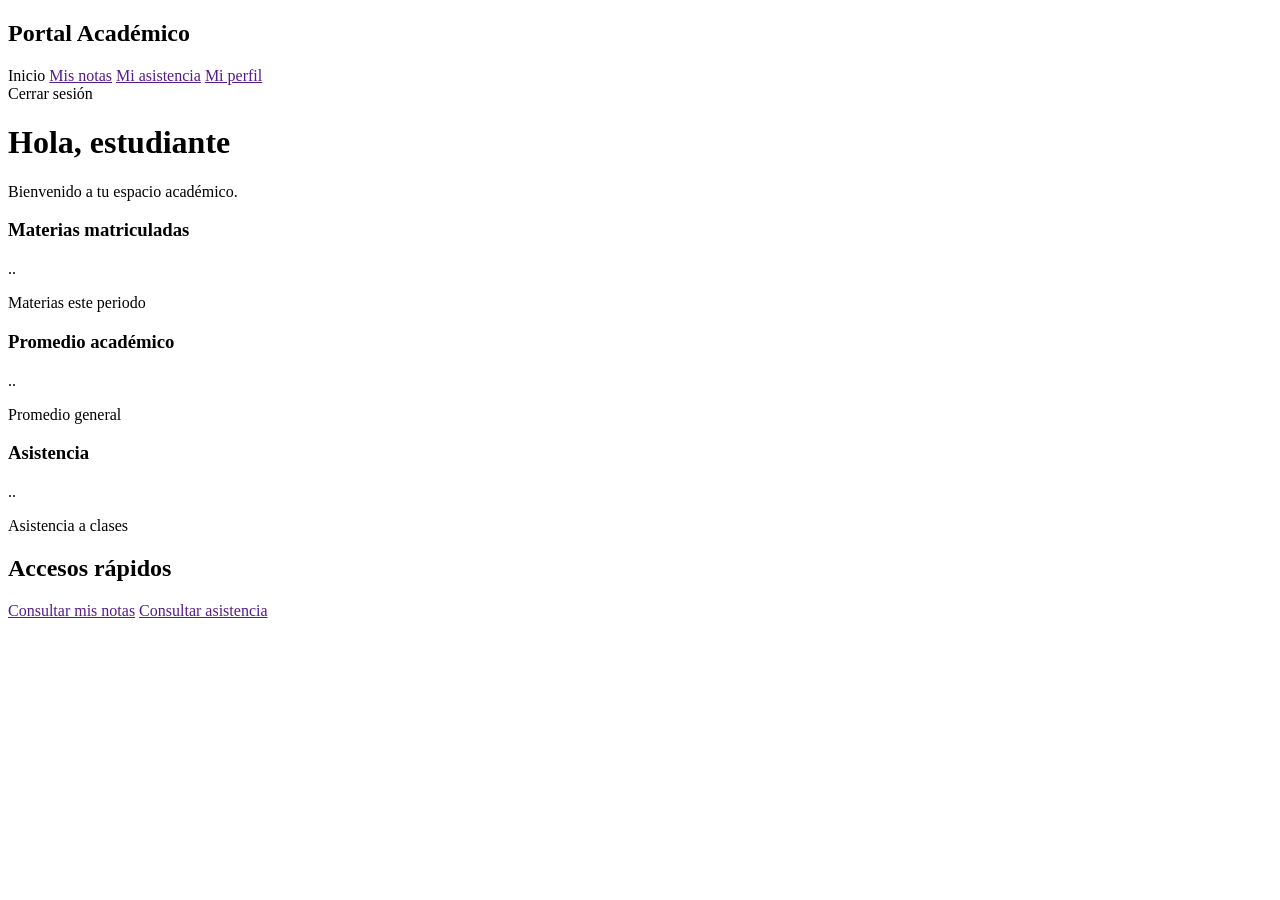
==== Bienvenido.html @ f3764623 "Se agrega el portal POS Inicio de sección" ====
<!doctype html>
<html lang="es">
  <head>
    <meta charset="UTF-8" />
    <meta name="viewport" content="width=device-width, initial-scale=1.0" />
    <title>Portal Académico</title>
    <link rel="stylesheet" href="styles.css" />
  </head>

  <body>
    <aside class="Lateral">
      <h2 class="logo">Portal Académico</h2>

      <nav>
        <a class="active">Inicio</a>
        <a href="">Mis notas</a>
        <a href="">Mi asistencia</a>
        <a href="">Mi perfil</a>
      </nav>

      <a class="CerrarSe">Cerrar sesión</a>
    </aside>

    <main class="main-content">
      <header class="Bienvenido">
        <h1>Hola, estudiante</h1>
        <p>Bienvenido a tu espacio académico.</p>
      </header>

      <section class="cards">
        <article class="card">
          <h3>Materias matriculadas</h3>
          <p class="number">..</p>
          <span>Materias este periodo</span>
        </article>

        <article class="card">
          <h3>Promedio académico</h3>
          <p class="number">..</p>
          <span>Promedio general</span>
        </article>

        <article class="card">
          <h3>Asistencia</h3>
          <p class="number">..</p>
          <span>Asistencia a clases</span>
        </article>
      </section>

      <section class="Accesos-Rapido">
        <h2>Accesos rápidos</h2>

        <div class="Accesos-button">
          <a href="" class="button">Consultar mis notas</a>
          <a href="" class="button">Consultar asistencia</a>
        </div>
      </section>
    </main>
    <script src="script.js"></script>
  </body>
</html>
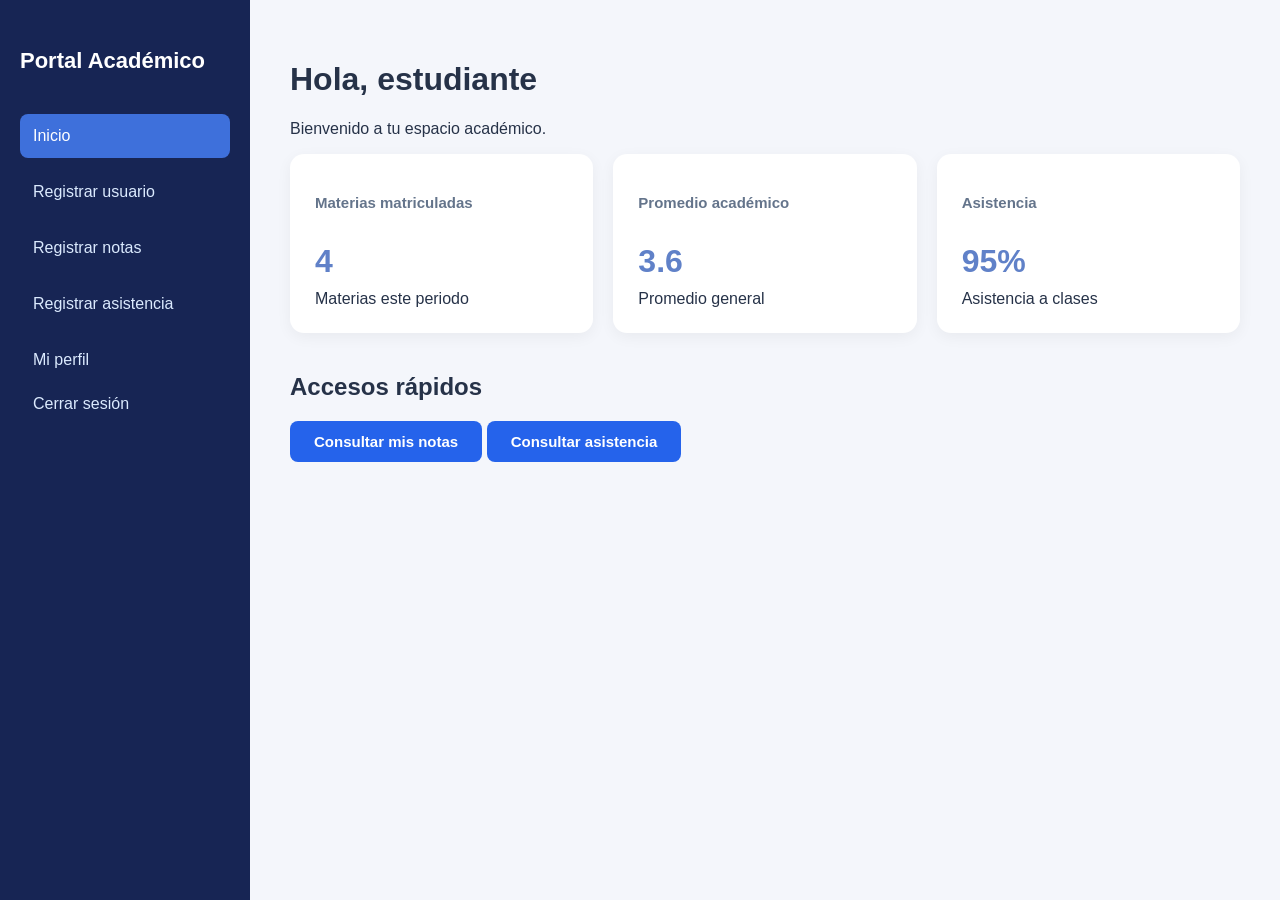
==== commit 531a68b4: "Ajustes de proyecto" ====
--- a/Bienvenido.html
+++ b/Bienvenido.html
@@ -13,8 +13,9 @@
 
       <nav>
         <a class="active">Inicio</a>
-        <a href="">Mis notas</a>
-        <a href="">Mi asistencia</a>
+        <a href="registro.html">Registrar usuario</a>
+        <a href="notas.html">Registrar notas</a>
+        <a href="">Registrar asistencia</a>
         <a href="">Mi perfil</a>
       </nav>
 
@@ -23,7 +24,7 @@
 
     <main class="main-content">
       <header class="Bienvenido">
-        <h1>Hola, estudiante</h1>
+        <h1 class="nombreUsuario">Hola, estudiante</h1>
         <p>Bienvenido a tu espacio académico.</p>
       </header>
 
--- a/styles.css
+++ b/styles.css
@@ -0,0 +1,693 @@
+/*1. CONFIGURACIÓN GLOBAL Y RESET*/
+
+body {
+    margin: 0;
+    padding: 0;
+    box-sizing: border-box;
+    font-family: Arial, sans-serif;
+    background-color: #f4f6fb;
+    color: #263248;
+    display: flex;
+    flex-direction: column;
+    min-height: 100vh;
+}
+
+body *,
+body *::before,
+body *::after {
+    box-sizing: border-box;
+}
+
+/*2. HEADER Y NAVEGACIÓN*/
+.header-arriba {
+    position: fixed;
+    top: 0;
+    left: 0;
+    width: 100%;
+    background-color: #172554;
+    z-index: 1000;
+    box-shadow: 0 3px 12px rgba(23, 37, 84, 0.15);
+}
+
+.nav-menu {
+    width: 100%;
+}
+
+.lista-menu {
+    list-style: none;
+    margin: 0;
+    padding: 0 25px;
+    display: flex;
+    justify-content: flex-end;
+    align-items: center;
+    flex-wrap: wrap;
+}
+
+.lista-menu li {
+    display: block;
+    margin: 0;
+    padding: 0;
+}
+
+.lista-menu li a {
+    display: block;
+    color: #dbeafe;
+    padding: 16px 15px;
+    text-decoration: none;
+    font-family: Arial, sans-serif;
+    font-size: 15px;
+    border-radius: 8px;
+    transition: background-color 0.3s ease, color 0.3s ease;
+}
+
+.lista-menu li a:hover,
+.lista-menu li a:focus-visible {
+    background-color: #3e70db;
+    color: #ffffff;
+}
+
+/* =====================================================
+   3. TÍTULOS Y CONTENIDO PRINCIPAL (GENERAL)
+   ===================================================== */
+.titulo-principal {
+    font-size: 24px;
+    font-weight: bold;
+    color: #172554;
+    margin: 2%;
+    padding: 50px 15px 15px;
+    text-align: center;
+}
+
+.titulo-principal h1 {
+    margin: 0;
+    font-size: inherit;
+    line-height: 1.3;
+}
+
+.contenido-principal {
+    display: flex;
+    width: calc(100% - 40px);
+    max-width: 1200px;
+    min-height: 420px;
+    margin: 25px auto 40px;
+    background-color: #ffffff;
+    border: 1px solid #e2e8f0;
+    border-radius: 14px;
+    overflow: hidden;
+    box-shadow: 0 4px 15px rgba(23, 37, 84, 0.08);
+}
+
+.columna {
+    flex: 1;
+    min-width: 0;
+    display: flex;
+    flex-direction: column;
+    justify-content: center;
+    align-items: center;
+    text-align: center;
+    padding: 30px;
+}
+
+.columna + .columna {
+    border-left: 1px solid #e2e8f0;
+}
+
+.contenido-principal h2 {
+    color: #172554;
+    font-size: 27px;
+    margin: 0 0 15px;
+    line-height: 1.3;
+}
+
+.contenido-principal p {
+    color: #64748b;
+    font-size: 16px;
+    margin: 0 0 25px;
+}
+
+.imagen-principal,
+.img-teacher {
+    width: 100%;
+    max-width: 400px;
+    height: auto;
+    object-fit: contain;
+    display: block;
+    margin: 0 auto;
+    border-radius: 10px;
+}
+
+/* 4. BOTONES Y COMPONENTES COMUNES*/
+.boton-iniciar,
+.button {
+    background-color: #2563eb;
+    color: #ffffff;
+    font-size: 15px;
+    font-weight: bold;
+    text-align: center;
+    text-decoration: none;
+    padding: 12px 24px;
+    display: inline-block;
+    border: none;
+    border-radius: 8px;
+    cursor: pointer;
+    transition: background-color 0.3s ease, box-shadow 0.3s ease, transform 0.3s ease;
+}
+
+.boton-iniciar:hover,
+.button:hover {
+    background-color: #1d4ed8;
+    color: #ffffff;
+    box-shadow: 0 4px 10px rgba(37, 99, 235, 0.22);
+    transform: translateY(-2px);
+}
+
+.boton-iniciar:focus-visible,
+.button:focus-visible {
+    outline: 3px solid #93c5fd;
+    outline-offset: 3px;
+}
+
+/*5. SECCIÓN INICIO DE SESIÓN (LOGIN)*/
+.contener {
+    display: flex;
+    justify-content: center;
+    align-items: center;
+    gap: 40px;
+    width: calc(100% - 120px);
+    max-width: 1200px;
+    min-height: 450px;
+    margin: 50px auto;
+    padding: 40px;
+    background-color: #172554;
+    border-radius: 14px;
+    box-shadow: 0 4px 15px rgba(23, 37, 84, 0.12);
+}
+
+.formulario-login {
+    display: flex;
+    flex-direction: column;
+    width: 100%;
+    max-width: 350px;
+    gap: 14px;
+}
+
+.formulario-login label {
+    font-size: 15px;
+    font-weight: bold;
+    color: #ffffff; 
+    margin-top: 5px;
+}
+
+.formulario-login input[type="text"],
+.formulario-login input[type="password"] {
+    width: 100%;
+    padding: 12px;
+    font-size: 15px;
+    color: #263248;
+    background-color: #ffffff;
+    border: 1px solid #cbd5e1;
+    border-radius: 8px;
+    outline: none;
+    transition: border-color 0.3s ease;
+}
+
+.formulario-login input[type="text"]:focus,
+.formulario-login input[type="password"]:focus {
+    border-color: #60a5fa;
+    box-shadow: 0 0 0 3px rgba(96, 165, 250, 0.2);
+}
+
+.formulario-login button,
+.formulario-login input[type="submit"] {
+    margin-top: 10px;
+    padding: 12px;
+    background-color: #283f86;
+    color: #ffffff;
+    font-size: 15px;
+    font-weight: bold;
+    border: none;
+    border-radius: 8px;
+    cursor: pointer;
+    transition: background-color 0.3s ease;
+}
+
+.formulario-login button:hover {
+    background-color: #1d3370;
+}
+
+/* 6. SECCIÓN DE REGISTRO*/
+.formulario-registro {
+    display: flex;
+    flex-direction: column;
+    width: 100%;
+    max-width: 600px;
+    margin: 0 auto;
+    padding: 40px;
+    background-color: #ffffff;
+}
+
+.grupo-formulario {
+    display: flex;
+    flex-direction: column;
+    margin-bottom: 20px;
+}
+
+.grupo-formulario label {
+    font-size: 14px;
+    font-weight: bold;
+    color: #172554;
+    margin-bottom: 8px;
+}
+
+.grupo-formulario input,
+.grupo-formulario select {
+    width: 100%;
+    padding: 12px 15px;
+    font-size: 15px;
+    font-family: Arial, sans-serif;
+    color: #263248;
+    background-color: #f8fafc;
+    border: 1px solid #cbd5e1;
+    border-radius: 8px;
+    outline:  none;
+    transition: border-color 0.3s ease, box-shadow 0.3s ease, background-color 0.3s ease;
+    appearance: none;
+}
+
+.grupo-formulario input:focus,
+.grupo-formulario select:focus {
+    outline: none;
+    border-color: #2563eb;
+    background-color: #ffffff;
+    box-shadow: 0 0 0 3px rgba(37, 99, 235, 0.15);
+}
+
+/* 7. BARRA LATERAL Y PANEL (WELCOME / DASHBOARD)*/
+.Lateral {
+    width: 250px;
+    height: 100vh;
+    background-color: #172554;
+    color: white;
+    position: fixed;
+    top: 0;
+    left: 0;
+    padding: 30px 20px;
+    display: flex;
+    flex-direction: column;
+}
+
+.logo {
+    font-size: 22px;
+    margin-bottom: 40px;
+}
+
+.Lateral nav {
+    display: flex;
+    flex-direction: column;
+    gap: 12px;
+}
+
+.Lateral a {
+    text-decoration: none;
+    color: #dbeafe;
+    padding: 13px;
+    border-radius: 8px;
+    transition: 0.3s;
+}
+
+.Lateral a:hover,
+.Lateral a.active {
+    background-color: #3e70db;
+    color: white;
+}
+
+.main-content {
+    margin-left: 250px;
+    padding: 40px;
+}
+
+.cards {
+    display: grid;
+    grid-template-columns: repeat(3, minmax(0, 1fr));
+    gap: 20px;
+    margin-bottom: 40px;
+}
+
+.card {
+    background-color: white;
+    padding: 25px;
+    border-radius: 14px;
+    box-shadow: 0 4px 15px rgba(0, 0, 0, 0.05);
+}
+
+.card h3 {
+    font-size: 15px;
+    color: #64748b;
+    margin-bottom: 20px;
+}
+
+.number {
+    font-size: 32px;
+    font-weight: bold;
+    color: #6081c8;
+    margin-bottom: 10px;
+}
+
+/* 8. TABLAS Y FILTROS (NOTAS / CALIFICACIONES)*/
+.filters-card {
+    background-color: #ffffff;
+    padding: 1.2rem;
+    border-radius: 8px;
+    box-shadow: 0 1px 3px rgba(0,0,0,0.05);
+    margin-bottom: 1.5rem;
+    display: flex;
+    gap: 1rem;
+    flex-wrap: wrap;
+}
+
+.table-container {
+    overflow-x: auto;
+    background: #fff;
+    border-radius: 8px;
+    box-shadow: 0 2px 5px rgba(0,0,0,0.1);
+    margin-bottom: 2rem;
+}
+
+.grades-table {
+    width: 100%;
+    border-collapse: collapse;
+    text-align: center;
+    font-size: 0.95rem;
+}
+
+.grades-table thead tr {
+    background-color: #1e3a8a;
+    color: white;
+}
+
+.grades-table th,
+.grades-table td {
+    padding: 0.75rem;
+}
+
+.grades-table td {
+    border-bottom: 1px solid #e2e8f0;
+}
+
+.grades-table tbody tr:hover {
+    background-color: #f8fafc;
+}
+
+.grade-input,
+.faltas-input {
+    text-align: center;
+    border: 1px solid #cbd5e1;
+    border-radius: 4px;
+    padding: 0.3rem;
+    font-size: 0.95rem;
+    outline: none;
+}
+
+.grade-input { width: 45px; }
+.faltas-input { width: 35px; }
+
+.grade-input:focus,
+.faltas-input:focus {
+    border-color: #1e3a8a;
+}
+
+/* Permite que el contenedor principal de notas apile los elementos verticalmente */
+.contenido-principal.seccion-registro {
+    display: flex;
+    flex-direction: column;
+    align-items: stretch;
+    width: calc(100% - 40px);
+    max-width: 1200px;
+    margin: 25px auto 40px;
+    padding: 30px;
+    background-color: #ffffff;
+    border: 1px solid #e2e8f0;
+    border-radius: 14px;
+    box-shadow: 0 4px 15px rgba(23, 37, 84, 0.08);
+}
+
+.filters-card {
+    background-color: #f8fafc;
+    padding: 1.2rem;
+    border-radius: 8px;
+    border: 1px solid #e2e8f0;
+    margin-bottom: 1.5rem;
+    display: flex;
+    gap: 1rem;
+    flex-wrap: wrap;
+}
+
+.filter-group {
+    display: flex;
+    flex-direction: column;
+    flex: 1;
+    min-width: 220px;
+}
+
+.filter-label {
+    font-weight: bold;
+    display: block;
+    margin-bottom: 0.3rem;
+    font-size: 0.9rem;
+    color: #172554;
+}
+
+.filter-select {
+    padding: 0.6rem;
+    border-radius: 6px;
+    border: 1px solid #cbd5e1;
+    background-color: #fff;
+    font-size: 0.95rem;
+    color: #263248;
+    outline: none;
+    cursor: pointer;
+}
+
+.filter-select:focus {
+    border-color: #2563eb;
+    box-shadow: 0 0 0 3px rgba(37, 99, 235, 0.15);
+}
+
+/* Alineación de acciones inferiores (Botones Salir / Guardar) */
+.acciones-inferiores {
+    display: flex;
+    justify-content: flex-end;
+    gap: 1rem;
+    margin-top: 10px;
+}
+
+.btn-salir {
+    background-color: #64748b;
+}
+
+.btn-salir:hover {
+    background-color: #475569;
+    box-shadow: 0 4px 10px rgba(100, 116, 139, 0.22);
+}
+
+
+
+/* 9. FOOTER (PIE DE PÁGINA)*/
+.footer {
+    background-color: #172554;
+    color: #dbeafe;
+    padding: 35px 25px;
+    font-family: Arial, sans-serif;
+    margin-top: auto; /* Empuja el footer siempre hacia abajo */
+}
+
+.contenedor-footer {
+    display: flex;
+    flex-direction: row;
+    justify-content: space-between;
+    align-items: flex-start;
+    gap: 30px;
+    max-width: 1200px;
+    margin: 0 auto;
+}
+
+.columna-footer {
+    flex: 1;
+    min-width: 0;
+}
+
+.columna-footer + .columna-footer {
+    border-left: 1px solid rgba(219, 234, 254, 0.35);
+    padding-left: 25px;
+}
+
+.columna-footer h3,
+.columna-footer h4 {
+    color: #ffffff;
+    font-size: 17px;
+    margin: 0 0 12px;
+}
+
+.columna-footer p {
+    color: #cbd5e1;
+    font-size: 13px;
+    margin: 0;
+}
+
+.contenedor-footer ul {
+    display: flex;
+    flex-direction: column;
+    gap: 8px;
+    list-style: none;
+    padding: 0;
+    margin: 0;
+}
+
+.contenedor-footer a {
+    color: #dbeafe;
+    text-decoration: none;
+    font-size: 14px;
+    transition: color 0.3s ease;
+}
+
+.contenedor-footer a:hover {
+    color: #ffffff;
+    text-decoration: underline;
+}
+
+/*   10. MEDIA QUERIES (RESPONSIVIDAD)*/
+@media (max-width: 900px) {
+    .lista-menu {
+        justify-content: center;
+        padding: 0 10px;
+    }
+    .lista-menu li a {
+        padding: 14px 10px;
+        font-size: 14px;
+    }
+    .contener,
+    .contenido-principal {
+        width: calc(100% - 40px);
+        gap: 25px;
+        padding: 25px;
+    }
+    .Lateral {
+        width: 200px;
+    }
+    .main-content {
+        margin-left: 200px;
+        padding: 25px;
+    }
+    .cards {
+        grid-template-columns: 1fr;
+    }
+    .contenedor-footer {
+        flex-wrap: wrap;
+        gap: 25px;
+    }
+}
+
+@media (max-width: 600px) {
+    .lista-menu {
+        justify-content: center;
+        padding: 4px;
+    }
+    .lista-menu li a {
+        padding: 10px 7px;
+        font-size: 12px;
+    }
+    .contener,
+    .contenido-principal {
+        width: calc(100% - 24px);
+        min-height: auto;
+        flex-direction: column;
+        margin: 20px auto 30px;
+        padding: 25px 18px;
+    }
+    .columna + .columna {
+        border-left: none;
+        border-top: 1px solid #e2e8f0;
+    }
+    .Lateral {
+        width: 100%;
+        height: auto;
+        position: relative;
+    }
+    .Lateral nav {
+        flex-direction: row;
+        flex-wrap: wrap;
+    }
+    .main-content {
+        margin-left: 0;
+        padding: 20px;
+    }
+    .contenedor-footer {
+        flex-direction: column;
+        gap: 25px;
+    }
+    .columna-footer + .columna-footer {
+        border-left: none;
+        border-top: 1px solid rgba(219, 234, 254, 0.35);
+        padding: 20px 0 0;
+    }
+}
+
+/* ESTILOS PARA EL CARRUSEL DE SERVICIOS*/
+.servicios {
+    padding: 45px 20px 60px;
+    text-align: center;
+    font-family: Arial, sans-serif;
+}
+
+.servicios > h2 {
+    color: #172554;
+    font-size: 27px;
+    margin: 0 0 25px;
+}
+
+.contenedor-carrusel {
+    display: flex;
+    gap: 20px;
+    overflow-x: auto;
+    padding: 10px 5px 20px;
+    scroll-snap-type: x mandatory;
+    scroll-behavior: smooth;
+    scrollbar-color: #93aee8 #e8edf7;
+    scrollbar-width: thin;
+    max-width: 1200px;
+    margin: 0 auto;
+}
+
+.servicios-card {
+    flex: 0 0 300px;
+    background-color: #ffffff;
+    border: 1px solid #e2e8f0;
+    border-radius: 14px;
+    padding: 30px 20px;
+    scroll-snap-align: center;
+    display: flex;
+    flex-direction: column;
+    align-items: center;
+    box-shadow: 0 4px 15px rgba(23, 37, 84, 0.07);
+    transition: transform 0.3s ease,
+                box-shadow 0.3s ease,
+                border-color 0.3s ease;
+}
+
+.servicios-card:hover {
+    transform: translateY(-4px);
+    border-color: #bfdbfe;
+    box-shadow: 0 8px 22px rgba(23, 37, 84, 0.12);
+}
+
+.servicios-card h3 {
+    color: #172554;
+    font-size: 18px;
+    margin: 0 0 12px;
+}
+
+.servicios-card p {
+    color: #64748b;
+    font-size: 14px;
+    margin: 0 0 20px;
+}
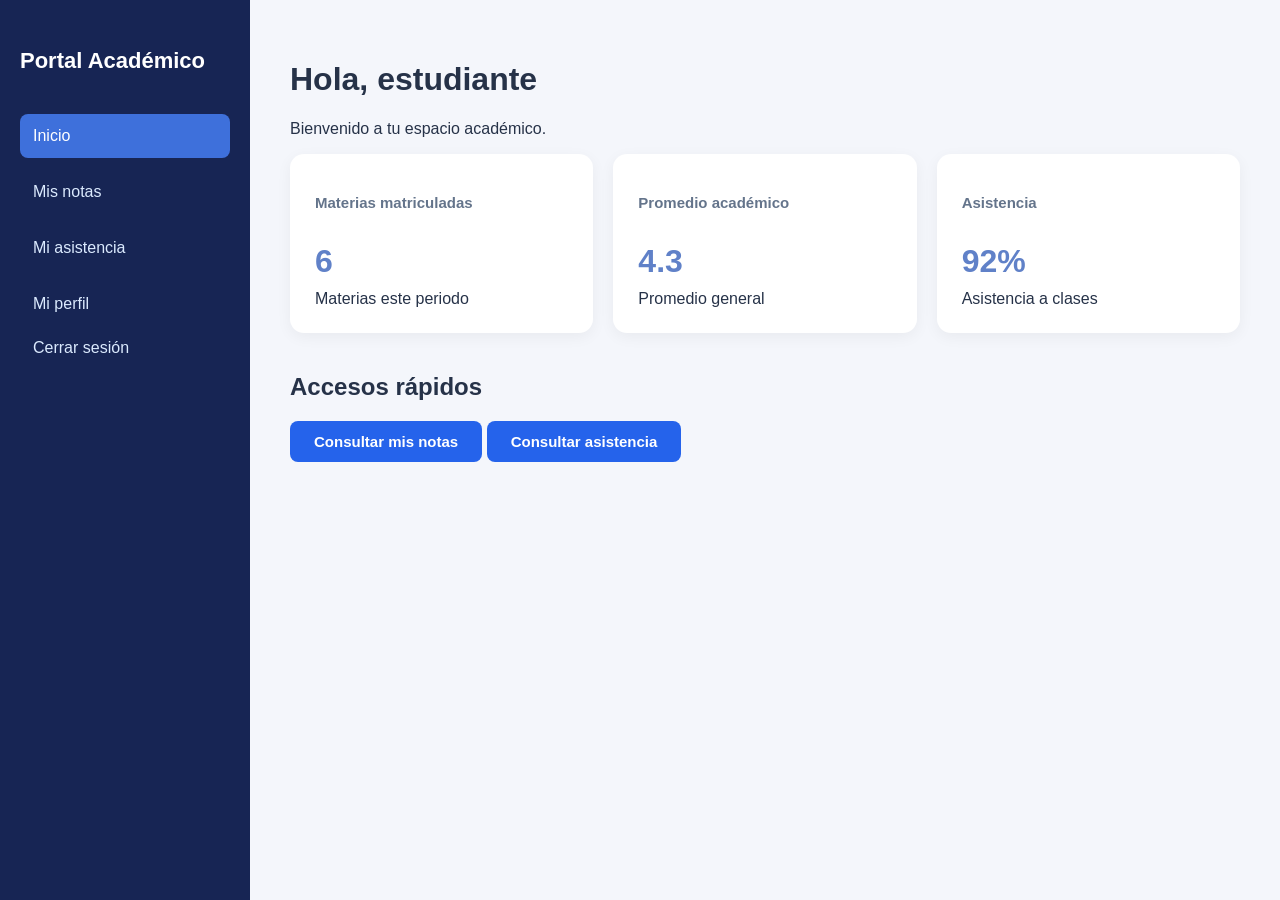
==== commit 5586d09b: "ajusteBienvenida" ====
--- a/Bienvenido.html
+++ b/Bienvenido.html
@@ -13,9 +13,8 @@
 
       <nav>
         <a class="active">Inicio</a>
-        <a href="registro.html">Registrar usuario</a>
-        <a href="notas.html">Registrar notas</a>
-        <a href="">Registrar asistencia</a>
+        <a href="">Mis notas</a>
+        <a href="">Mi asistencia</a>
         <a href="">Mi perfil</a>
       </nav>
 
@@ -24,7 +23,7 @@
 
     <main class="main-content">
       <header class="Bienvenido">
-        <h1 class="nombreUsuario">Hola, estudiante</h1>
+        <h1>Hola, estudiante</h1>
         <p>Bienvenido a tu espacio académico.</p>
       </header>
 
@@ -57,6 +56,6 @@
         </div>
       </section>
     </main>
-    <script src="script.js"></script>
+    <script src="Bienvenido.js"></script>
   </body>
 </html>
--- a/styles.css
+++ b/styles.css
@@ -691,3 +691,15 @@
     font-size: 14px;
     margin: 0 0 20px;
 }
+.mensaje-alerta {
+    margin-top: 15px;
+    font-size: 0.95rem;
+    font-weight: bold;
+    text-align: center;
+}
+
+input[type="submit"]:disabled {
+    background-color: #cccccc;
+    cursor: not-allowed;
+    border-color: #999999;
+}
